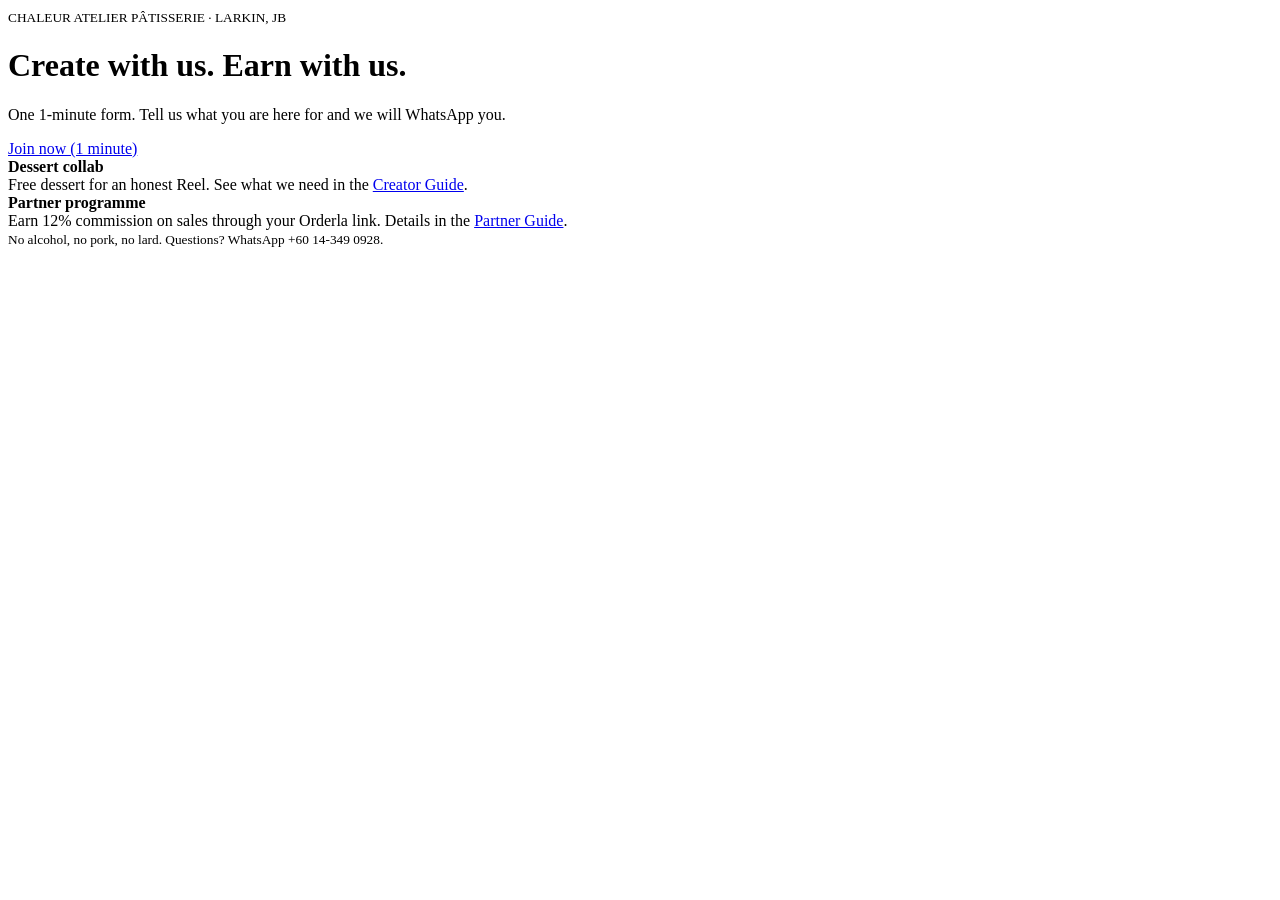
==== index.html @ 4d818d95 "Create index.html" ====
<!doctype html><html lang="en"><head><meta charset="utf-8"><meta name="robots" content="noindex,nofollow"><meta name="viewport" content="width=device-width,initial-scale=1"><title>Join Chaleur Atelier</title><link rel="stylesheet" href="style.css"></head><body><main>
<small>CHALEUR ATELIER PÂTISSERIE · LARKIN, JB</small>
<h1>Create with us. Earn with us.</h1>
<p>One 1-minute form. Tell us what you are here for and we will WhatsApp you.</p>
<a class="btn" href="https://docs.google.com/forms/d/e/1FAIpQLSdHO5ipUSz1OcPJUrtC7IP_7ts5UuP9NXcawH-YcSr8pkwVww/viewform">Join now (1 minute)</a>
<div class="card"><b>Dessert collab</b><br>Free dessert for an honest Reel. See what we need in the <a href="creator.html">Creator Guide</a>.</div>
<div class="card"><b>Partner programme</b><br>Earn 12% commission on sales through your Orderla link. Details in the <a href="partner.html">Partner Guide</a>.</div>
<small>No alcohol, no pork, no lard. Questions? WhatsApp +60 14-349 0928.</small>
</main></body></html>
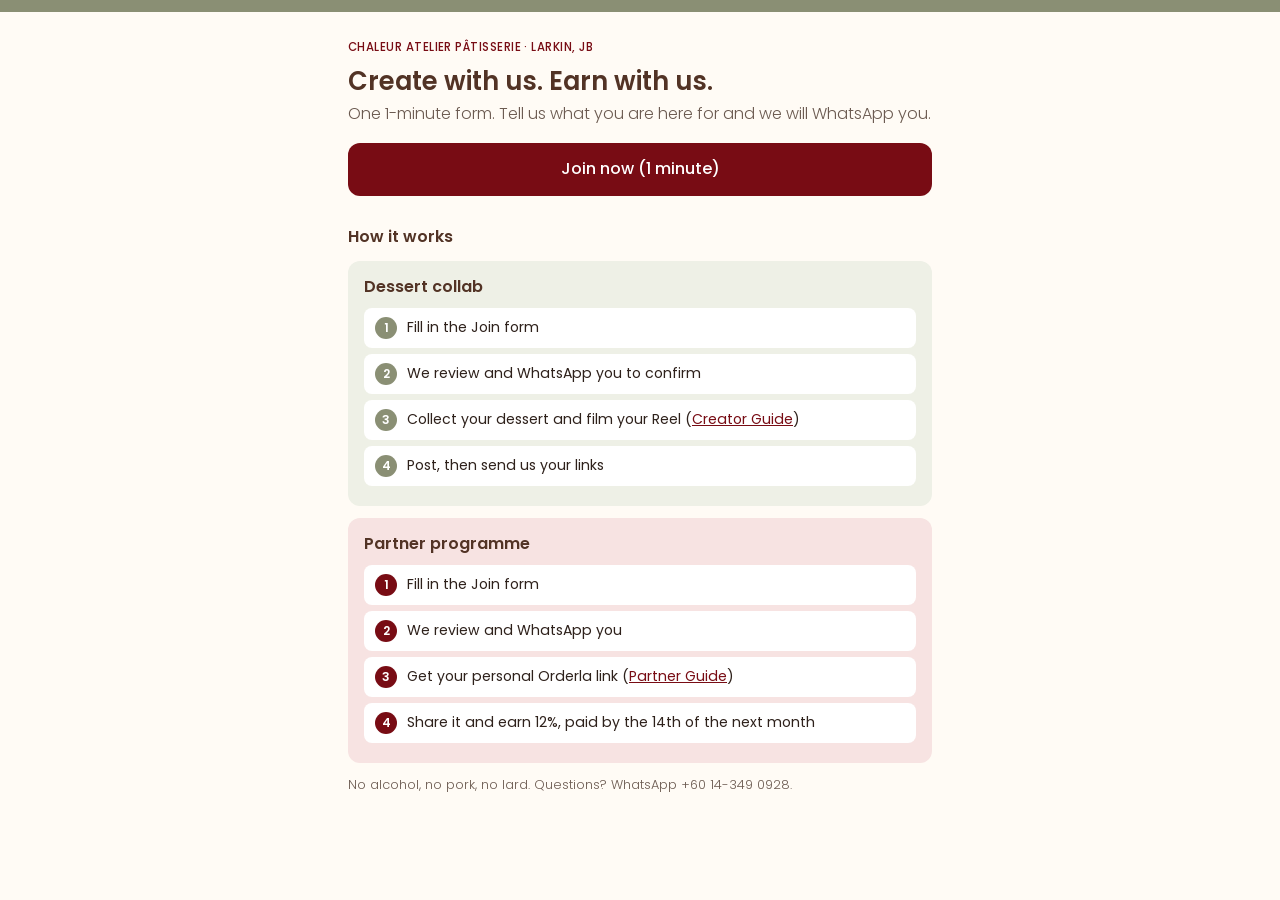
==== commit e8ddd1a4: "Update index.html" ====
--- a/index.html
+++ b/index.html
@@ -3,7 +3,16 @@
 <h1>Create with us. Earn with us.</h1>
 <p>One 1-minute form. Tell us what you are here for and we will WhatsApp you.</p>
 <a class="btn" href="https://docs.google.com/forms/d/e/1FAIpQLSdHO5ipUSz1OcPJUrtC7IP_7ts5UuP9NXcawH-YcSr8pkwVww/viewform">Join now (1 minute)</a>
-<div class="card"><b>Dessert collab</b><br>Free dessert for an honest Reel. See what we need in the <a href="creator.html">Creator Guide</a>.</div>
-<div class="card"><b>Partner programme</b><br>Earn 12% commission on sales through your Orderla link. Details in the <a href="partner.html">Partner Guide</a>.</div>
-<small>No alcohol, no pork, no lard. Questions? WhatsApp +60 14-349 0928.</small>
+<h2>How it works</h2>
+<div class="lane collab"><b class="t">Dessert collab</b>
+<div class="step"><i>1</i><span>Fill in the Join form</span></div>
+<div class="step"><i>2</i><span>We review and WhatsApp you to confirm</span></div>
+<div class="step"><i>3</i><span>Collect your dessert and film your Reel (<a href="creator.html">Creator Guide</a>)</span></div>
+<div class="step"><i>4</i><span>Post, then send us your links</span></div></div>
+<div class="lane partner"><b class="t">Partner programme</b>
+<div class="step"><i>1</i><span>Fill in the Join form</span></div>
+<div class="step"><i>2</i><span>We review and WhatsApp you</span></div>
+<div class="step"><i>3</i><span>Get your personal Orderla link (<a href="partner.html">Partner Guide</a>)</span></div>
+<div class="step"><i>4</i><span>Share it and earn 12%, paid by the 14th of the next month</span></div></div>
+<p style="font-size:.8rem">No alcohol, no pork, no lard. Questions? WhatsApp +60 14-349 0928.</p>
 </main></body></html>
--- a/style.css
+++ b/style.css
@@ -0,0 +1,19 @@
+@import url('https://fonts.googleapis.com/css2?family=Poppins:wght@300;400;500;600&display=swap');
+:root{--sage:#8A8F74;--sagel:#EEF0E6;--burg:#780C14;--burgl:#F7E3E2;--brown:#523325;--ink:#2E211B;--soft:#6B5A50;--cream:#FFFBF5}
+*{box-sizing:border-box}
+body{margin:0;font-family:Poppins,system-ui,sans-serif;background:var(--cream);color:var(--ink);line-height:1.55;border-top:12px solid var(--sage)}
+main{max-width:620px;margin:0 auto;padding:22px 18px 56px}
+small{color:var(--burg);font-weight:500;font-size:.72rem;letter-spacing:.04em}
+h1{color:var(--brown);font-size:1.6rem;line-height:1.25;margin:.25em 0 .2em;font-weight:600}
+h2{color:var(--brown);font-size:1rem;margin:1.8em 0 .6em;font-weight:600}
+p{color:var(--soft);font-weight:300;margin:.3em 0 1em}
+a{color:var(--burg)}
+.btn{display:block;text-align:center;background:var(--burg);color:#fff;text-decoration:none;padding:14px;border-radius:12px;font-weight:500;margin:14px 0}
+.btn.alt{background:var(--sage)}
+.lane{border-radius:12px;padding:14px 16px;margin:12px 0}
+.lane.collab{background:var(--sagel)}.lane.partner{background:var(--burgl)}
+.lane b.t{display:block;color:var(--brown);font-weight:600;margin-bottom:8px}
+.step{display:flex;gap:10px;align-items:flex-start;background:#fff;border-radius:8px;padding:9px 11px;margin:6px 0;font-size:.88rem}
+.step i{flex:none;width:22px;height:22px;border-radius:50%;background:var(--sage);color:#fff;font-style:normal;font-weight:600;font-size:.75rem;display:flex;align-items:center;justify-content:center}
+.partner .step i{background:var(--burg)}
+.card{background:#fff;border-radius:12px;padding:14px 16px;margin:10px 0;font-size:.9rem}
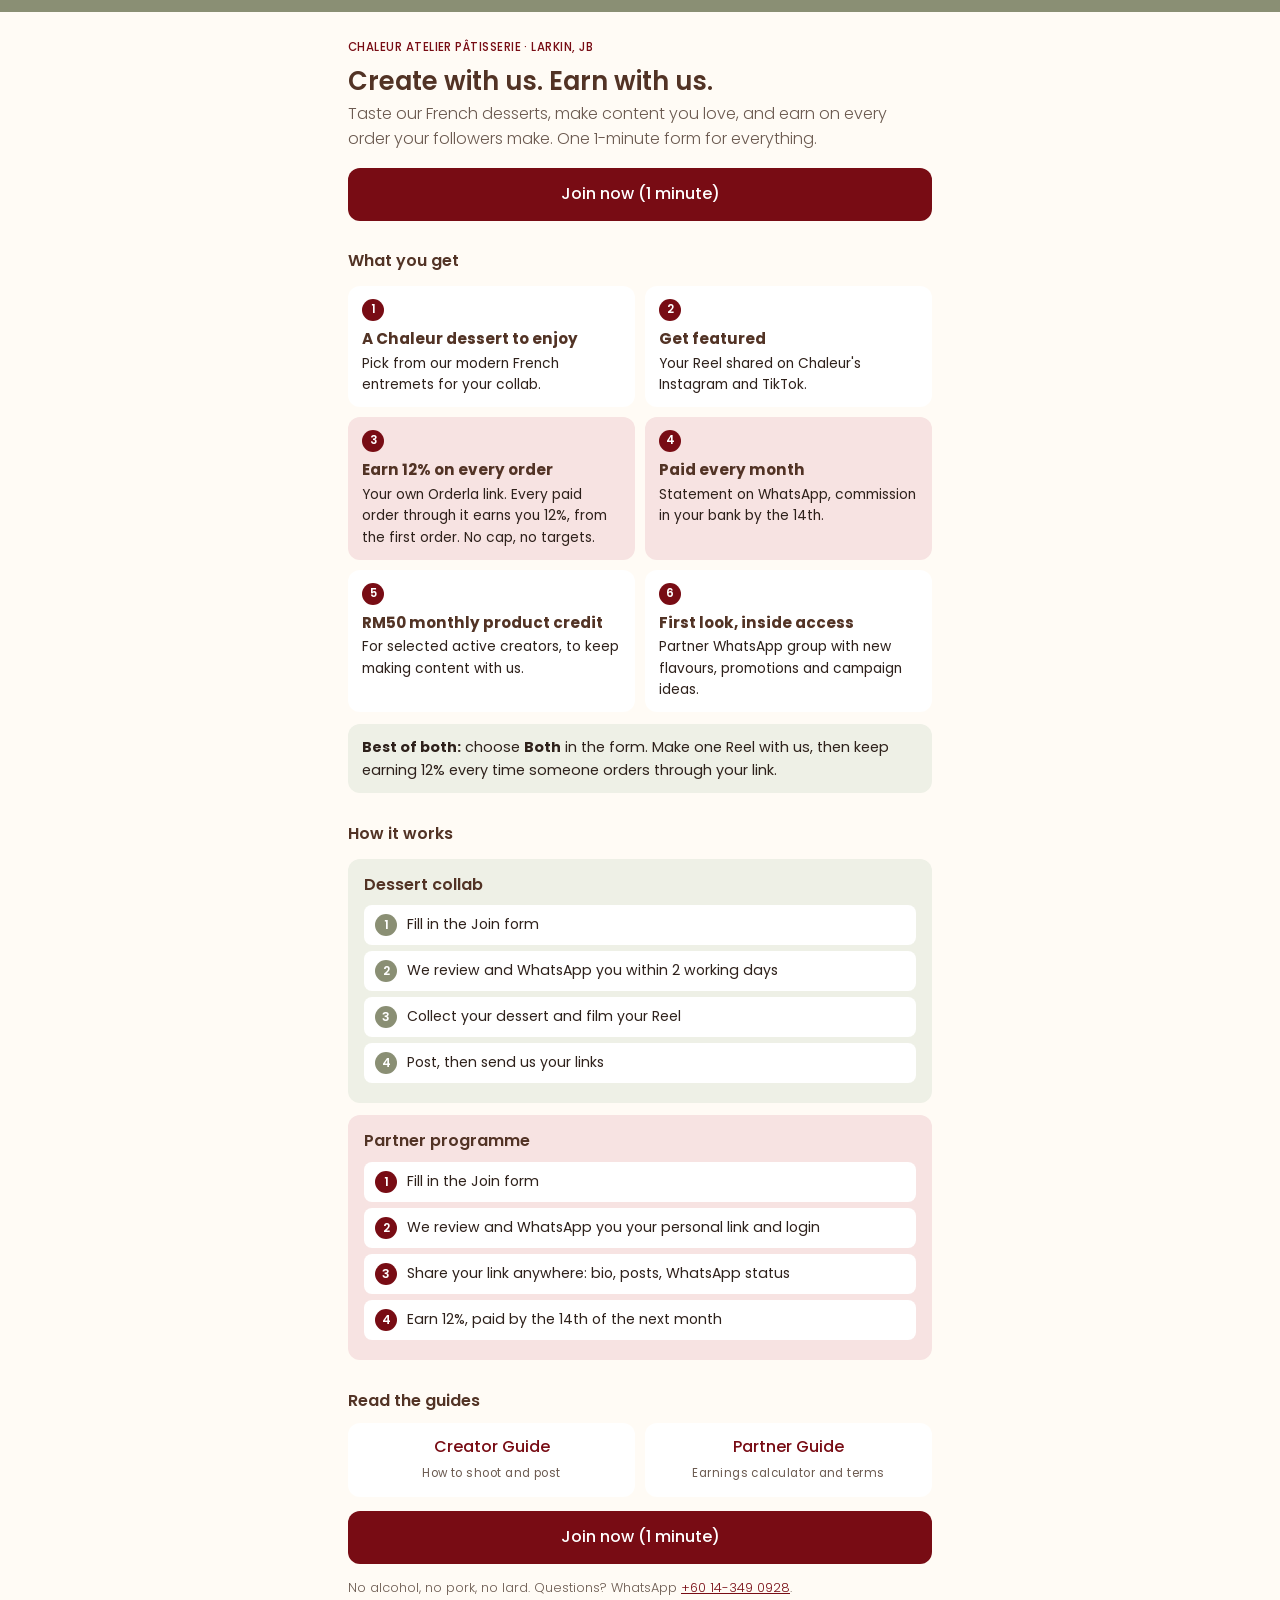
==== commit c0b8dcd2: "Join page: one link for both, appealing perks Co-Authored-By: Claude Opus 5.5 <noreply@anthropic.com" ====
--- a/index.html
+++ b/index.html
@@ -1,18 +1,45 @@
-<!doctype html><html lang="en"><head><meta charset="utf-8"><meta name="robots" content="noindex,nofollow"><meta name="viewport" content="width=device-width,initial-scale=1"><title>Join Chaleur Atelier</title><link rel="stylesheet" href="style.css"></head><body><main>
+<!doctype html><html lang="en"><head><meta charset="utf-8"><meta name="robots" content="noindex,nofollow"><meta name="viewport" content="width=device-width,initial-scale=1"><title>Join Chaleur Atelier</title><link rel="stylesheet" href="style.css">
+<style>
+.perks{display:grid;grid-template-columns:1fr 1fr;gap:10px;margin:12px 0}
+.perk{background:#fff;border-radius:12px;padding:12px 14px;font-size:.86rem}
+.perk b{display:block;color:var(--brown);font-size:.95rem;margin-bottom:2px}
+.perk .n{display:inline-flex;width:22px;height:22px;border-radius:50%;background:var(--burg);color:#fff;font-size:.72rem;font-weight:600;align-items:center;justify-content:center;margin-bottom:6px}
+.perk.hl{background:var(--burgl)}
+@media(max-width:520px){.perks{grid-template-columns:1fr}}
+.both{background:var(--sagel);border-radius:12px;padding:12px 14px;font-size:.9rem;margin:10px 0}
+.guides{display:grid;grid-template-columns:1fr 1fr;gap:10px}.guides a{display:block;text-align:center;background:#fff;border-radius:12px;padding:12px;text-decoration:none;font-weight:500}
+</style></head><body><main>
 <small>CHALEUR ATELIER PÂTISSERIE · LARKIN, JB</small>
 <h1>Create with us. Earn with us.</h1>
-<p>One 1-minute form. Tell us what you are here for and we will WhatsApp you.</p>
+<p>Taste our French desserts, make content you love, and earn on every order your followers make. One 1-minute form for everything.</p>
 <a class="btn" href="https://docs.google.com/forms/d/e/1FAIpQLSdHO5ipUSz1OcPJUrtC7IP_7ts5UuP9NXcawH-YcSr8pkwVww/viewform">Join now (1 minute)</a>
+
+<h2>What you get</h2>
+<div class="perks">
+<div class="perk"><span class="n">1</span><b>A Chaleur dessert to enjoy</b>Pick from our modern French entremets for your collab.</div>
+<div class="perk"><span class="n">2</span><b>Get featured</b>Your Reel shared on Chaleur's Instagram and TikTok.</div>
+<div class="perk hl"><span class="n">3</span><b>Earn 12% on every order</b>Your own Orderla link. Every paid order through it earns you 12%, from the first order. No cap, no targets.</div>
+<div class="perk hl"><span class="n">4</span><b>Paid every month</b>Statement on WhatsApp, commission in your bank by the 14th.</div>
+<div class="perk"><span class="n">5</span><b>RM50 monthly product credit</b>For selected active creators, to keep making content with us.</div>
+<div class="perk"><span class="n">6</span><b>First look, inside access</b>Partner WhatsApp group with new flavours, promotions and campaign ideas.</div>
+</div>
+<div class="both"><b>Best of both:</b> choose <b>Both</b> in the form. Make one Reel with us, then keep earning 12% every time someone orders through your link.</div>
+
 <h2>How it works</h2>
 <div class="lane collab"><b class="t">Dessert collab</b>
 <div class="step"><i>1</i><span>Fill in the Join form</span></div>
-<div class="step"><i>2</i><span>We review and WhatsApp you to confirm</span></div>
-<div class="step"><i>3</i><span>Collect your dessert and film your Reel (<a href="creator.html">Creator Guide</a>)</span></div>
+<div class="step"><i>2</i><span>We review and WhatsApp you within 2 working days</span></div>
+<div class="step"><i>3</i><span>Collect your dessert and film your Reel</span></div>
 <div class="step"><i>4</i><span>Post, then send us your links</span></div></div>
 <div class="lane partner"><b class="t">Partner programme</b>
 <div class="step"><i>1</i><span>Fill in the Join form</span></div>
-<div class="step"><i>2</i><span>We review and WhatsApp you</span></div>
-<div class="step"><i>3</i><span>Get your personal Orderla link (<a href="partner.html">Partner Guide</a>)</span></div>
-<div class="step"><i>4</i><span>Share it and earn 12%, paid by the 14th of the next month</span></div></div>
-<p style="font-size:.8rem">No alcohol, no pork, no lard. Questions? WhatsApp +60 14-349 0928.</p>
+<div class="step"><i>2</i><span>We review and WhatsApp you your personal link and login</span></div>
+<div class="step"><i>3</i><span>Share your link anywhere: bio, posts, WhatsApp status</span></div>
+<div class="step"><i>4</i><span>Earn 12%, paid by the 14th of the next month</span></div></div>
+
+<h2>Read the guides</h2>
+<div class="guides"><a href="creator.html">Creator Guide<br><small style="color:var(--soft);font-weight:400">How to shoot and post</small></a><a href="partner.html">Partner Guide<br><small style="color:var(--soft);font-weight:400">Earnings calculator and terms</small></a></div>
+
+<a class="btn" href="https://docs.google.com/forms/d/e/1FAIpQLSdHO5ipUSz1OcPJUrtC7IP_7ts5UuP9NXcawH-YcSr8pkwVww/viewform">Join now (1 minute)</a>
+<p style="font-size:.8rem">No alcohol, no pork, no lard. Questions? WhatsApp <a href="https://wa.me/60143490928">+60 14-349 0928</a>.</p>
 </main></body></html>
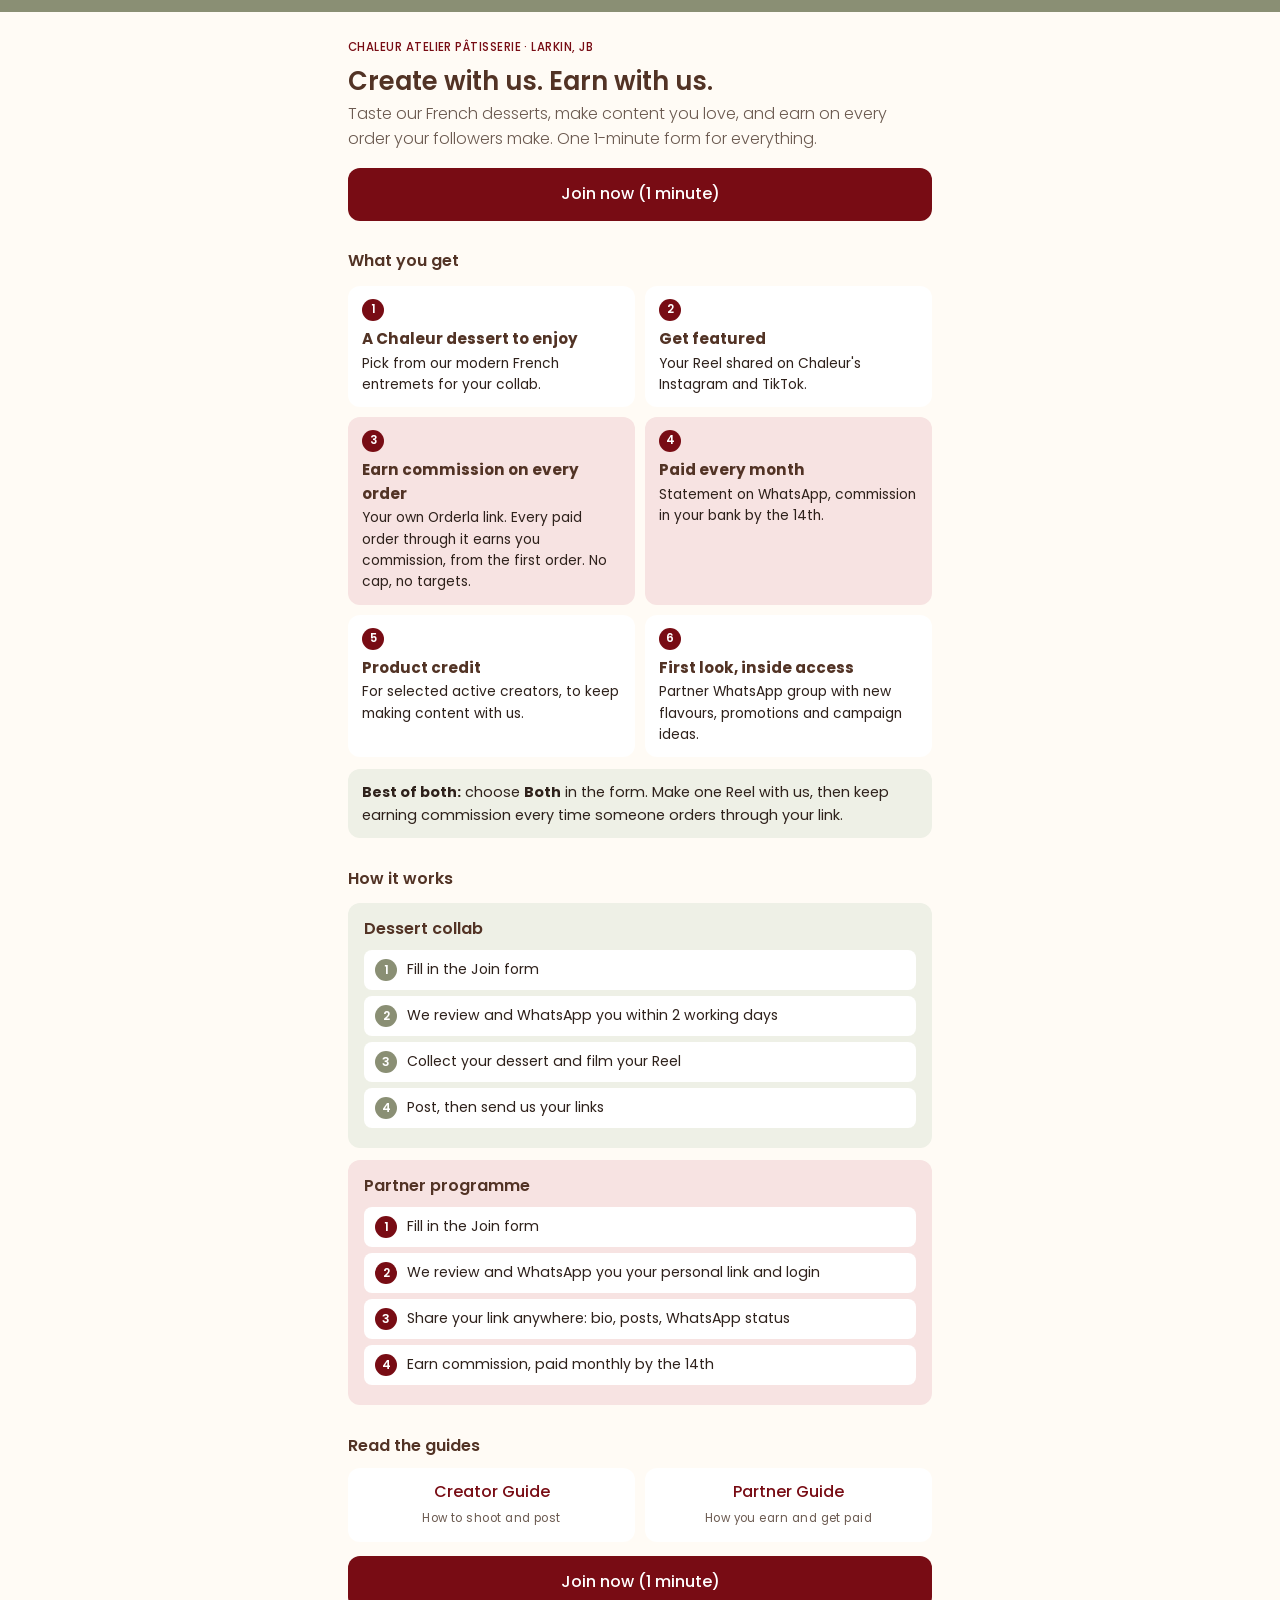
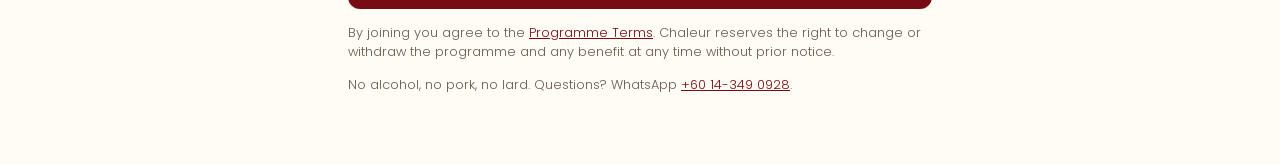
==== commit 3c2f5080: "Join page: no rates or credit amounts; terms link Co-Authored-By: Claude Opus 5.5 <noreply@anthropic" ====
--- a/index.html
+++ b/index.html
@@ -18,12 +18,12 @@
 <div class="perks">
 <div class="perk"><span class="n">1</span><b>A Chaleur dessert to enjoy</b>Pick from our modern French entremets for your collab.</div>
 <div class="perk"><span class="n">2</span><b>Get featured</b>Your Reel shared on Chaleur's Instagram and TikTok.</div>
-<div class="perk hl"><span class="n">3</span><b>Earn 12% on every order</b>Your own Orderla link. Every paid order through it earns you 12%, from the first order. No cap, no targets.</div>
+<div class="perk hl"><span class="n">3</span><b>Earn commission on every order</b>Your own Orderla link. Every paid order through it earns you commission, from the first order. No cap, no targets.</div>
 <div class="perk hl"><span class="n">4</span><b>Paid every month</b>Statement on WhatsApp, commission in your bank by the 14th.</div>
-<div class="perk"><span class="n">5</span><b>RM50 monthly product credit</b>For selected active creators, to keep making content with us.</div>
+<div class="perk"><span class="n">5</span><b>Product credit</b>For selected active creators, to keep making content with us.</div>
 <div class="perk"><span class="n">6</span><b>First look, inside access</b>Partner WhatsApp group with new flavours, promotions and campaign ideas.</div>
 </div>
-<div class="both"><b>Best of both:</b> choose <b>Both</b> in the form. Make one Reel with us, then keep earning 12% every time someone orders through your link.</div>
+<div class="both"><b>Best of both:</b> choose <b>Both</b> in the form. Make one Reel with us, then keep earning commission every time someone orders through your link.</div>
 
 <h2>How it works</h2>
 <div class="lane collab"><b class="t">Dessert collab</b>
@@ -35,11 +35,12 @@
 <div class="step"><i>1</i><span>Fill in the Join form</span></div>
 <div class="step"><i>2</i><span>We review and WhatsApp you your personal link and login</span></div>
 <div class="step"><i>3</i><span>Share your link anywhere: bio, posts, WhatsApp status</span></div>
-<div class="step"><i>4</i><span>Earn 12%, paid by the 14th of the next month</span></div></div>
+<div class="step"><i>4</i><span>Earn commission, paid monthly by the 14th</span></div></div>
 
 <h2>Read the guides</h2>
-<div class="guides"><a href="creator.html">Creator Guide<br><small style="color:var(--soft);font-weight:400">How to shoot and post</small></a><a href="partner.html">Partner Guide<br><small style="color:var(--soft);font-weight:400">Earnings calculator and terms</small></a></div>
+<div class="guides"><a href="creator.html">Creator Guide<br><small style="color:var(--soft);font-weight:400">How to shoot and post</small></a><a href="partner.html">Partner Guide<br><small style="color:var(--soft);font-weight:400">How you earn and get paid</small></a></div>
 
 <a class="btn" href="https://docs.google.com/forms/d/e/1FAIpQLSdHO5ipUSz1OcPJUrtC7IP_7ts5UuP9NXcawH-YcSr8pkwVww/viewform">Join now (1 minute)</a>
+<p style="font-size:.8rem">By joining you agree to the <a href="terms.html">Programme Terms</a>. Chaleur reserves the right to change or withdraw the programme and any benefit at any time without prior notice.</p>
 <p style="font-size:.8rem">No alcohol, no pork, no lard. Questions? WhatsApp <a href="https://wa.me/60143490928">+60 14-349 0928</a>.</p>
 </main></body></html>
